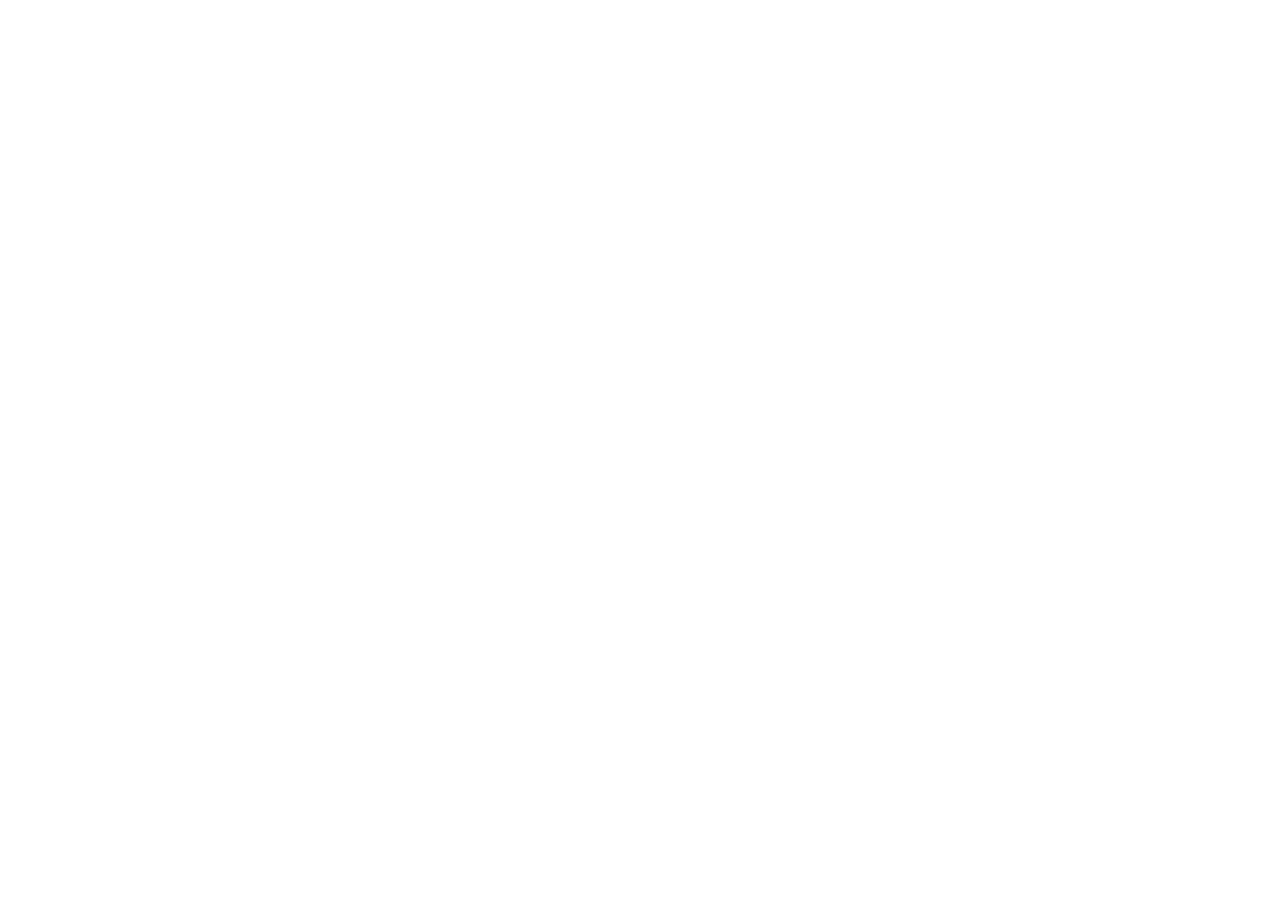
==== index.html @ 69b0edd2 "Core: creando estructura semantica" ====
<!DOCTYPE html>
<html lang="es">
<head>
    <meta charset="UTF-8">
    <meta http-equiv="X-UA-Compatible" content="IE=edge">
    <meta name="viewport" content="width=device-width, initial-scale=1.0">
    <meta name="description" content="Portafolio profesional de Luis Omaña. Administración, análisis de datos y desarrollo de software.">
    <title>Document</title>
</head>
<body>
    <header>
        <!--navbar-->
    </header>
    <main>
        <section>
            <!--hero-->
        </section>

        <section>
            <!--Tres pilares-->
        </section>

        <section>
            <!--Proyectos destacados-->
        </section>

        <section>
            <!--Sobre mi-->
        </section>

        <section>
            <!--Certificaciones-->
        </section>
    </main>
    <footer>
        <!--Contacto-->
    </footer>
</body>
</html>
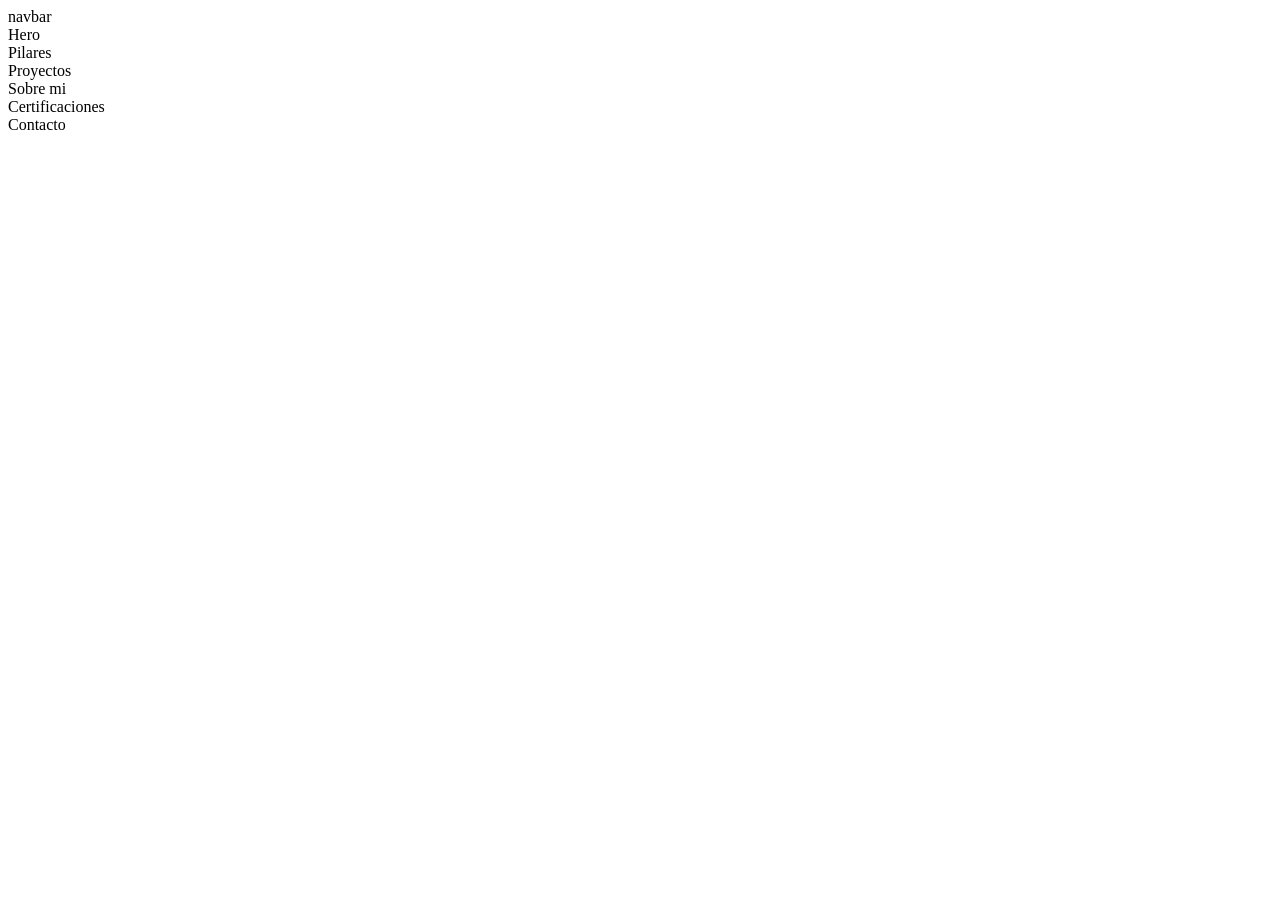
==== commit a8fbff02: "feat: agregada estructura metadata" ====
--- a/index.html
+++ b/index.html
@@ -5,35 +5,39 @@
     <meta http-equiv="X-UA-Compatible" content="IE=edge">
     <meta name="viewport" content="width=device-width, initial-scale=1.0">
     <meta name="description" content="Portafolio profesional de Luis Omaña. Administración, análisis de datos y desarrollo de software.">
-    <title>Document</title>
+    <title>Luis Omaña | Portafolio Profesional</title>
+    <link rel="icon" href="assets/icons/favicon.ico">
+    <link rel="preconnect" href="https://fonts.googleapis.com">
+    <link rel="preconnect" href="https://fonts.gstatic.com" crossorigin>
+    <link href="https://fonts.googleapis.com/css2?family=Inter:wght@400;500;600;700&display=swap" rel="stylesheet">
 </head>
 <body>
     <header>
-        <!--navbar-->
+        navbar
     </header>
     <main>
         <section>
-            <!--hero-->
+            Hero
         </section>
 
         <section>
-            <!--Tres pilares-->
+            Pilares
         </section>
 
         <section>
-            <!--Proyectos destacados-->
+            Proyectos 
         </section>
 
         <section>
-            <!--Sobre mi-->
+            Sobre mi
         </section>
 
         <section>
-            <!--Certificaciones-->
+            Certificaciones
         </section>
     </main>
     <footer>
-        <!--Contacto-->
+        Contacto
     </footer>
 </body>
 </html>
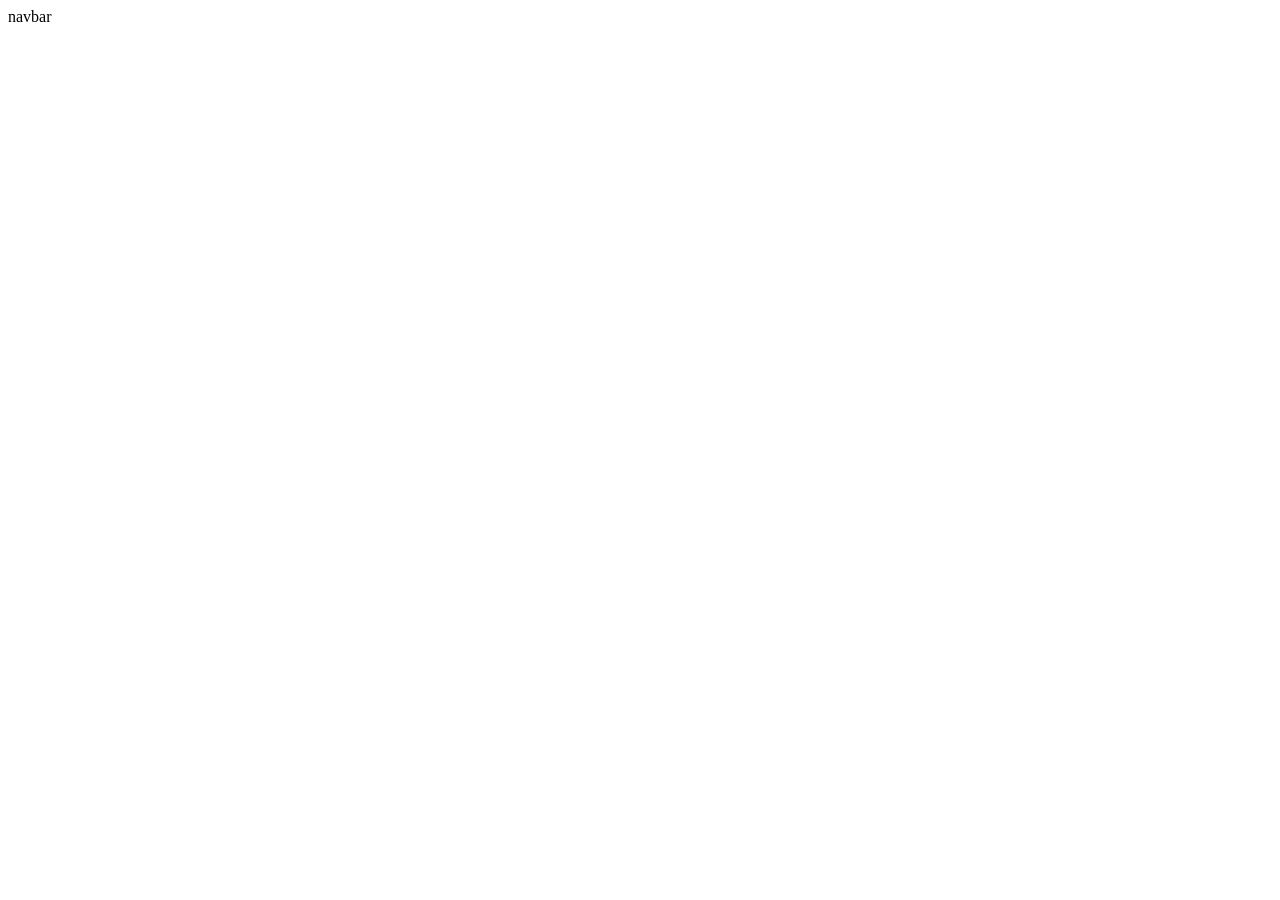
==== commit 88fe06e1: "feat: creado el main page" ====
--- a/index.html
+++ b/index.html
@@ -16,28 +16,28 @@
         navbar
     </header>
     <main>
-        <section>
-            Hero
+        <section id="hero">
+            <!--Presentación principal-->
         </section>
 
-        <section>
-            Pilares
+        <section id="pilares">
+           <!--Desarrollo / Data / Administración-->
         </section>
 
-        <section>
-            Proyectos 
+        <section id="proyectos">
+            <!--Proyectos destacados-->
         </section>
 
-        <section>
-            Sobre mi
+        <section id="sobre-mi">
+            <!--Historia sobre mi-->
         </section>
 
-        <section>
-            Certificaciones
+        <section id="certificados">
+            <!--Cursos y certificados-->
         </section>
     </main>
     <footer>
-        Contacto
+        <!--Contacto-->
     </footer>
 </body>
 </html>
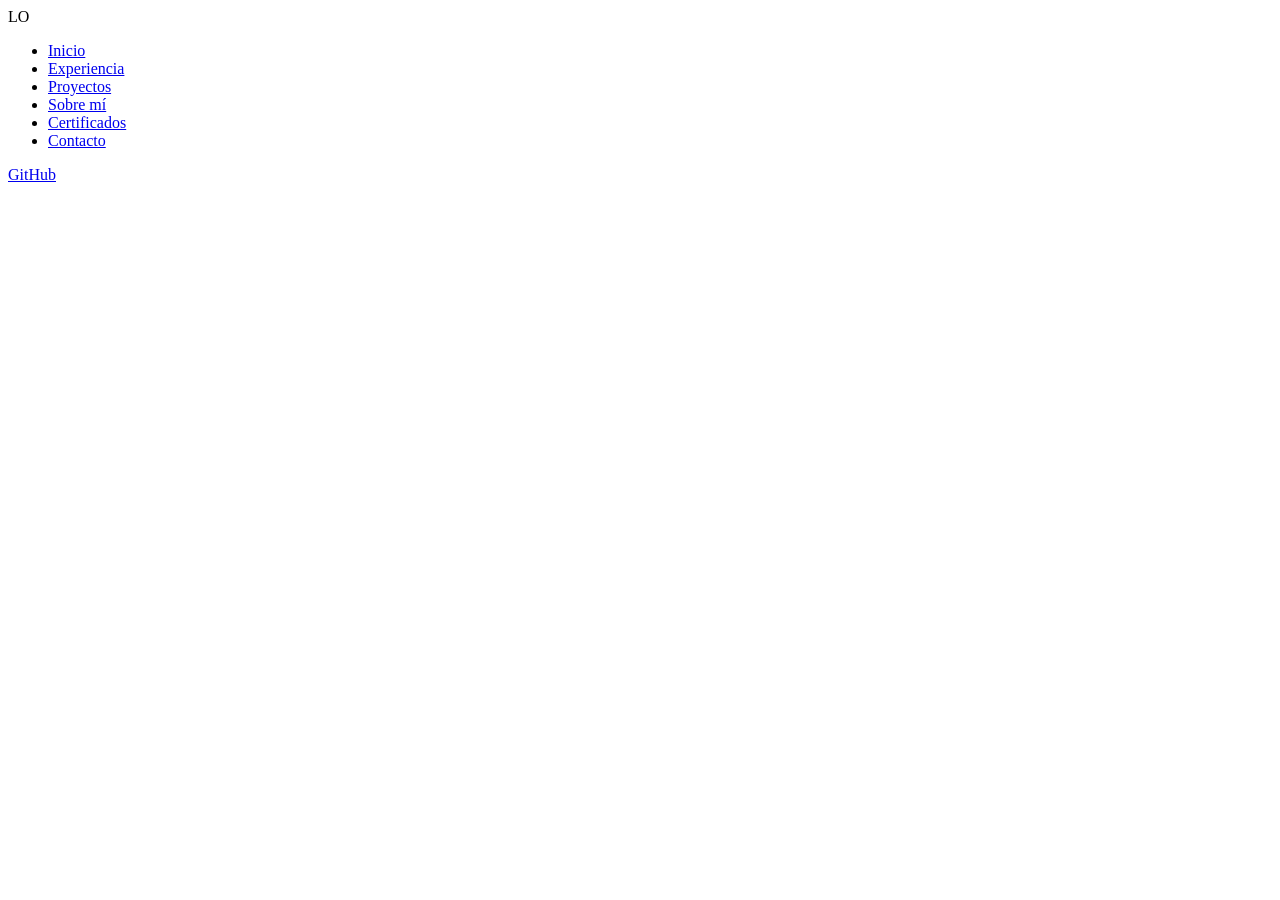
==== commit 9703a847: "feat: creada la estructura de navegación" ====
--- a/index.html
+++ b/index.html
@@ -13,14 +13,34 @@
 </head>
 <body>
     <header>
-        navbar
+        <nav>
+
+            <div class="logo">
+                LO
+            </div>
+
+            <ul class="nav-links">
+                <li><a href="#inicio">Inicio</a></li>
+                <li><a href="#experiencia">Experiencia</a></li>
+                <li><a href="#proyectos">Proyectos</a></li>
+                <li><a href="#sobre-mi">Sobre mí</a></li>
+                <li><a href="#certificados">Certificados</a></li>
+                <li><a href="#contacto">Contacto</a></li>  
+            </ul>
+
+            <div class="social-links">
+                <a href="#" target=""_blank">
+                    GitHub
+                </a>
+            </div>
+        </nav>
     </header>
-    <main>
+    <main id="inicio">
         <section id="hero">
             <!--Presentación principal-->
         </section>
 
-        <section id="pilares">
+        <section id="experiencia">
            <!--Desarrollo / Data / Administración-->
         </section>
 
@@ -36,7 +56,7 @@
             <!--Cursos y certificados-->
         </section>
     </main>
-    <footer>
+    <footer id="contacto">
         <!--Contacto-->
     </footer>
 </body>
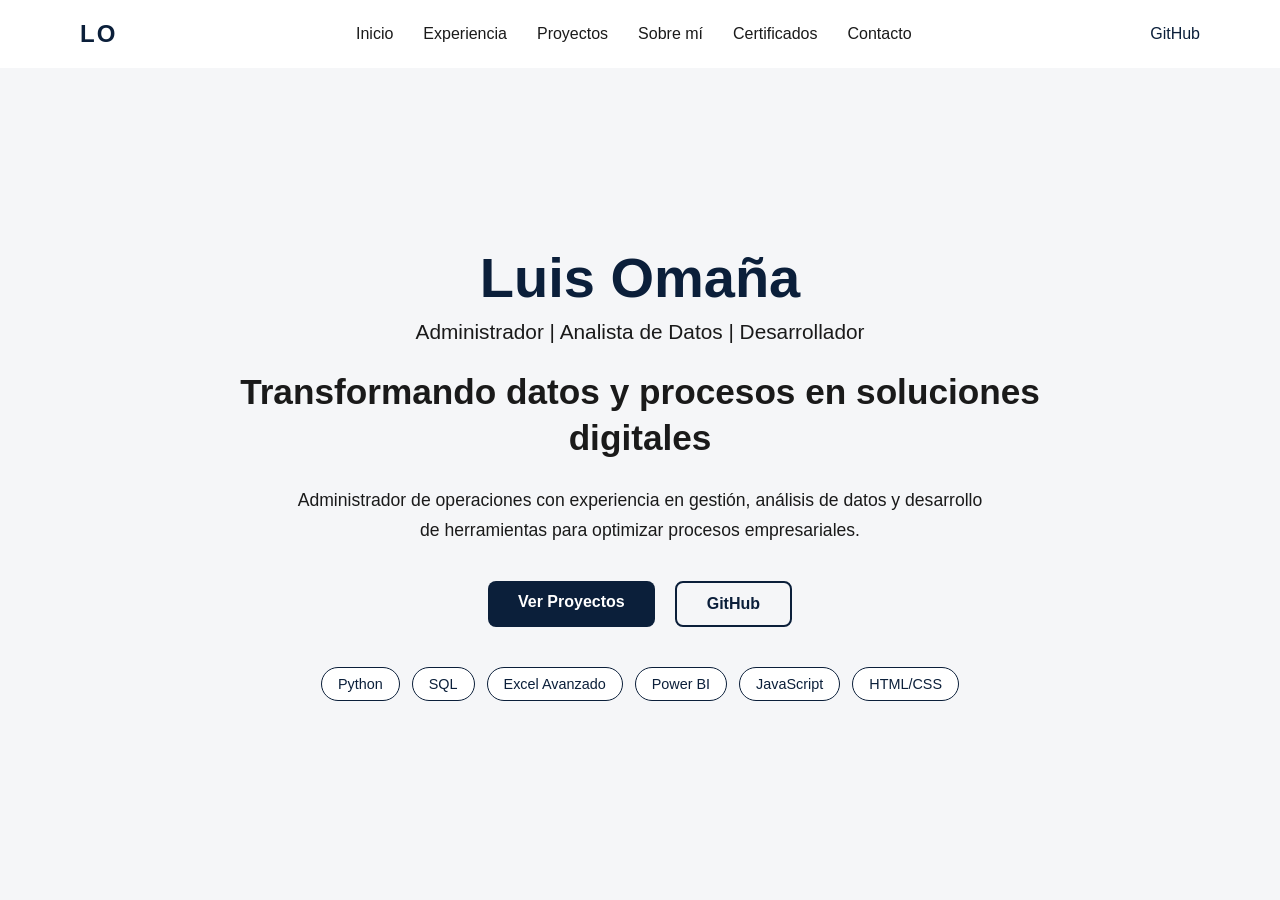
==== commit 8c467fce: "version 0.1" ====
--- a/index.html
+++ b/index.html
@@ -10,6 +10,9 @@
     <link rel="preconnect" href="https://fonts.googleapis.com">
     <link rel="preconnect" href="https://fonts.gstatic.com" crossorigin>
     <link href="https://fonts.googleapis.com/css2?family=Inter:wght@400;500;600;700&display=swap" rel="stylesheet">
+    <link rel="stylesheet" href="assets/css/main.css">
+    <link rel="stylesheet" href="assets/css/variables.css">
+    <link rel="stylesheet" href="assets/css/navbar.css">
 </head>
 <body>
     <header>
@@ -29,15 +32,35 @@
             </ul>
 
             <div class="social-links">
-                <a href="#" target=""_blank">
+                <a href="https://github.com/Luiseoma" target="_blank">
                     GitHub
                 </a>
             </div>
+            <button class="menu-toggle" aria-label="Abrir menú">
+                ☰
+            </button>
         </nav>
     </header>
     <main id="inicio">
         <section id="hero">
-            <!--Presentación principal-->
+            <div class="hero-content">
+                <h1>Luis Omaña</h1>
+                <h2>Administrador | Analista de Datos | Desarrollador</h2>
+                <h3>Transformando datos y procesos en soluciones digitales</h3>
+                <p>Administrador de operaciones con experiencia en gestión, análisis de datos y desarrollo de herramientas para optimizar procesos empresariales.</p>
+                <div class="hero-buttons">
+                    <a href="#proyectos" class="btn">Ver Proyectos</a>
+                    <a href="https://github.com/Luiseoma" target="_blank" class="btn-secondary">GitHub</a>
+                </div>
+                <div class="technologies">
+                        <span>Python</span>
+                        <span>SQL</span>
+                        <span>Excel Avanzado</span>
+                        <span>Power BI</span>
+                        <span>JavaScript</span>
+                        <span>HTML/CSS</span>
+                </div>
+            </div>
         </section>
 
         <section id="experiencia">
@@ -59,5 +82,6 @@
     <footer id="contacto">
         <!--Contacto-->
     </footer>
+    <script src="assets/js/main.js"></script>
 </body>
 </html>
--- a/assets/css/main.css
+++ b/assets/css/main.css
@@ -0,0 +1,147 @@
+* {
+    margin: 0;
+    padding: 0;
+    box-sizing: border-box;
+}
+
+body{
+    font-family: "Inter", sans-serif;
+    background-color: var(--color-background);
+    color: var(--color-text);
+}
+
+/* Hero Section */
+#hero{
+    min-height: 90vh;
+    display: flex;
+    align-items: center;
+    justify-content: center;
+    padding: 80px 10%;
+    background-color: var(--color-background);
+}
+
+.hero-content{
+    max-width: 900px;
+    text-align: center;
+}
+
+/* Nombre */
+
+.hero-content h1{
+    font-size: 3.5rem;
+    color: var(--color-primary);
+    margin-bottom: 10px;
+}
+
+/* Rol profesional */
+
+.hero-content h2{
+    font-size: 1.3rem;
+    font-weight: 500;
+    color: var(--color-text);
+    margin-bottom: 25px;
+}
+
+/* propuesta de valor */
+.hero-content h3{
+    font-size: 2.2rem;
+    line-height: 1.3;
+    color: var(--color-text);
+    margin-bottom: 25px;
+}
+
+/* Descripción */
+.hero-content p{
+    font-size: 1.1rem;
+    line-height: 1.7;
+    color: var(--color-text);
+    max-width: 700px;
+    margin: 0 auto 35px;
+}
+
+/* Hero buttons */
+.hero-buttons{
+    display: flex;
+    justify-content: center;
+    gap: 20px;
+    margin-bottom: 40px;
+}
+
+.btn,
+.btn-secondary{
+    padding: 12px 30px;
+    border-radius: 8px;
+    text-decoration: none;
+    font-size: 1rem;
+    font-weight: 600;
+    transition: all 0.3s ease;
+}
+
+/* boton principal */
+.btn{
+    background-color: var(--color-primary);
+    color: var(--color-white);
+}
+
+.btn:hover{
+    transform: translateY(-3px);
+}
+
+/* boton secundario */
+.btn-secondary{
+    border: 2px solid var(--color-primary);
+    color: var(--color-primary);
+}
+
+.btn-secondary:hover{
+    background-color: var(--color-primary);
+    color: var(--color-white);
+    transform: translateY(-3px);
+}
+
+/* tecnologias */
+.technologies{
+    display: flex;
+    justify-content: center;
+    gap: 12px;
+    flex-wrap: wrap;
+}
+
+.technologies span{
+    background-color: var(--color-white);
+    color: var(--color-primary);
+    border: 1px solid var(--color-primary);
+    padding: 8px 16px;
+    border-radius: 20px;
+    font-size: 0.9rem;
+}
+
+/* responsive hero */
+@media (max-width: 768px){
+    #hero{
+        padding: 60px 5%;
+    }
+    .hero-content h1{
+        font-size: 2.5rem;
+    }
+    .hero-content h2{
+        font-size: 1.1rem;
+    }
+    .hero-content h3{
+        font-size: 1.7rem;
+    }
+    .hero-content p{
+        font-size: 1rem;
+        line-height: 1.6;
+    }
+    .hero-buttons{
+        flex-direction: column;
+        align-items: center;
+    }
+    .btn,
+    .btn-secondary{
+        width: 100%;
+        max-width: 300px;
+        text-align: center;
+    }
+}
--- a/assets/css/variables.css
+++ b/assets/css/variables.css
@@ -0,0 +1,6 @@
+:root{
+    --color-primary: #0B1F3A;
+    --color-background: #F5F6F8;
+    --color-text: #1A1A1A;
+    --color-white: #FFFFFF;
+}
--- a/assets/css/navbar.css
+++ b/assets/css/navbar.css
@@ -0,0 +1,85 @@
+header{
+    background-color: var(--color-white);
+    position: relative;
+}
+
+nav {
+    max-width: 1200px;
+    margin: 0 auto;
+    display: flex;
+    justify-content: space-between;
+    align-items: center;
+    padding: 20px 40px;
+}
+
+.nav-links{
+    display: flex;
+    gap: 30px;
+    list-style: none;
+}
+
+.nav-links a{
+    text-decoration:none;
+    color: var(--color-text);
+    font-weight: 500;
+}
+
+.nav-links a:hover{
+    color: var(--color-primary);
+}
+
+.logo{
+    font-size: 1.5rem;
+    font-weight: 700;
+    color: var(--color-primary);
+    letter-spacing: 2px;
+}
+
+.social-links a{
+    text-decoration: none;
+    color: var(--color-primary);
+    font-weight: 500;
+}
+
+.menu-toggle{
+    display: none;
+    background: none;
+    border: none;
+    font-size: 1.8rem;
+    color: var(--color-primary);
+    cursor: pointer;
+}
+
+/* Navbar responsive */
+@media (max-width: 768px){
+    nav{
+        padding: 20px;
+    }
+    .menu-toggle{
+        display: block;
+    }
+    .nav-links {
+    position: absolute;
+    top: 80px;
+    left: 0;
+    width: 100%;
+    background-color: var(--color-white);
+    flex-direction: column;
+    align-items: center;
+    gap: 20px;
+    padding: 30px 0;
+    opacity: 0;
+    visibility: hidden;
+    transform: translateY(-20px);
+    transition: all 0.3s ease;
+    z-index: 10;
+    }
+    .nav-links.active {
+        opacity: 1;
+        visibility: visible;
+        transform: translateY(0);
+    }
+    .social-links {
+        display: none;
+    }
+}
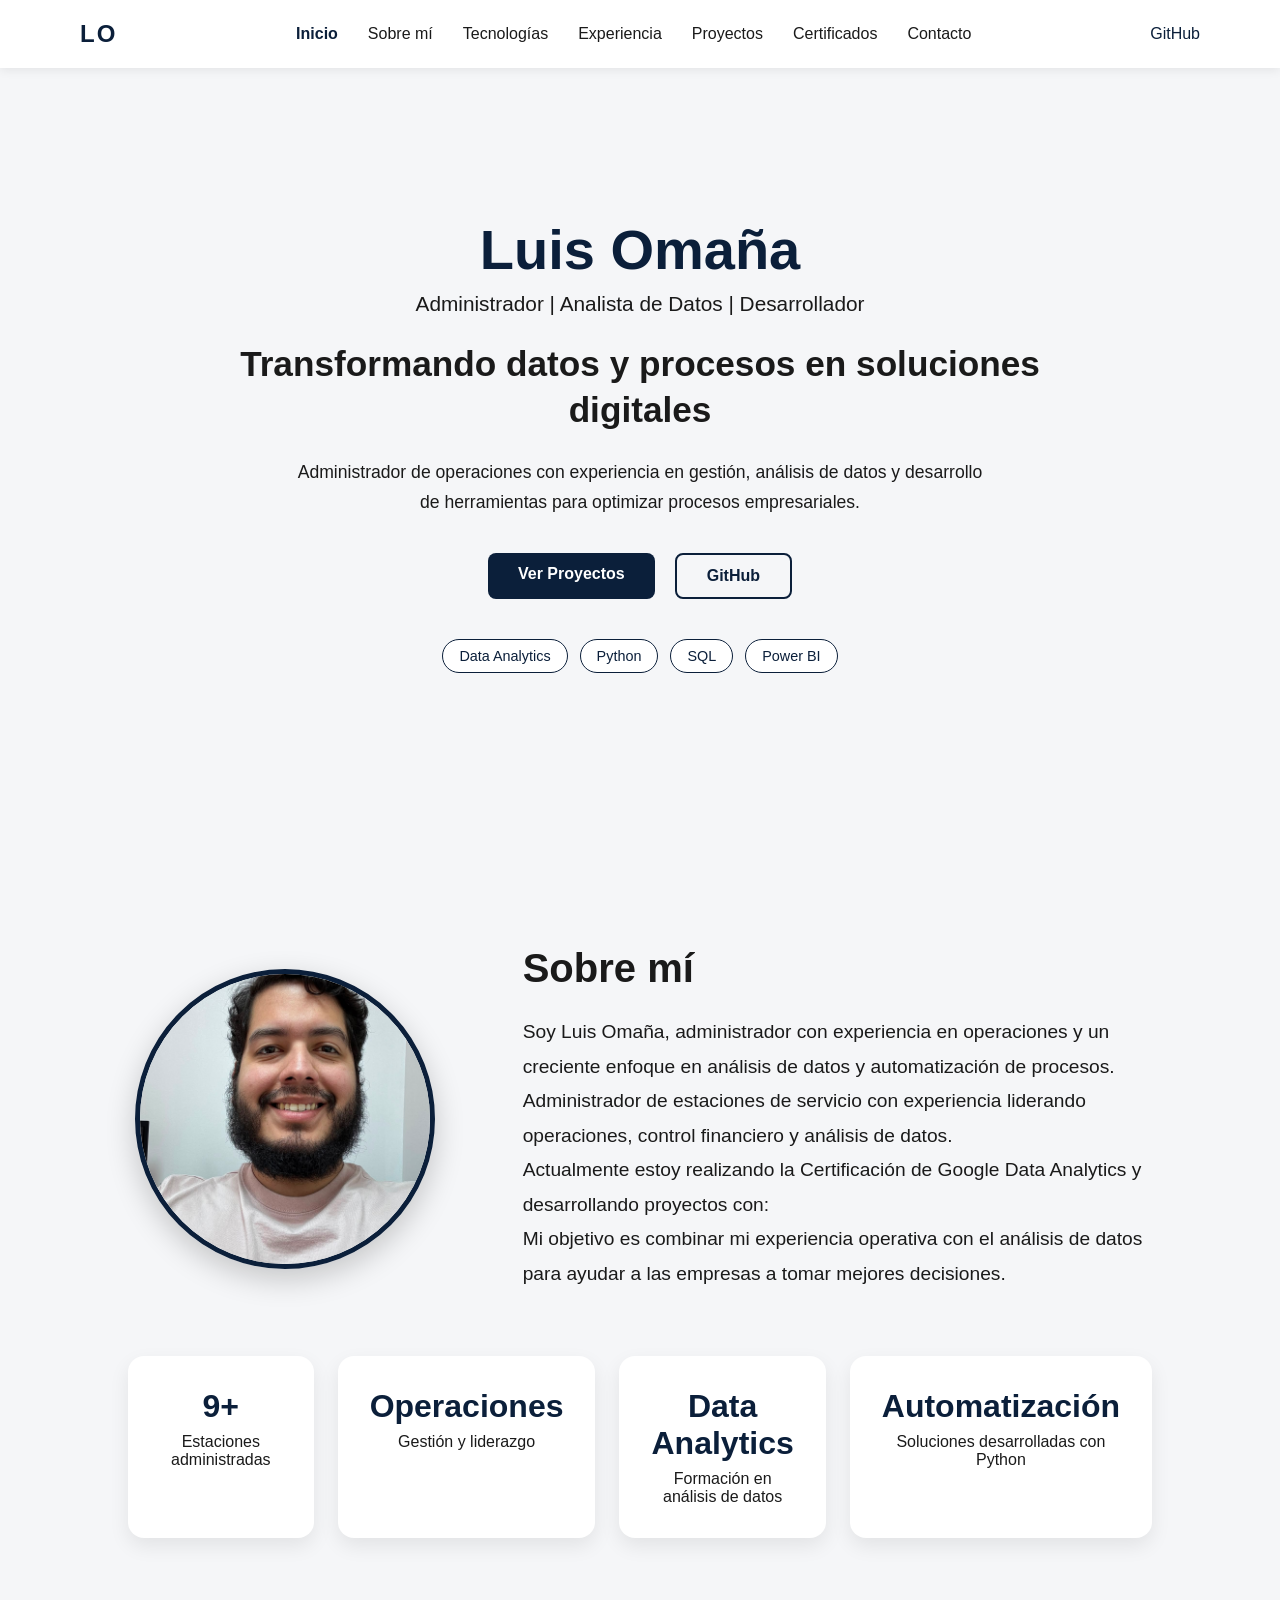
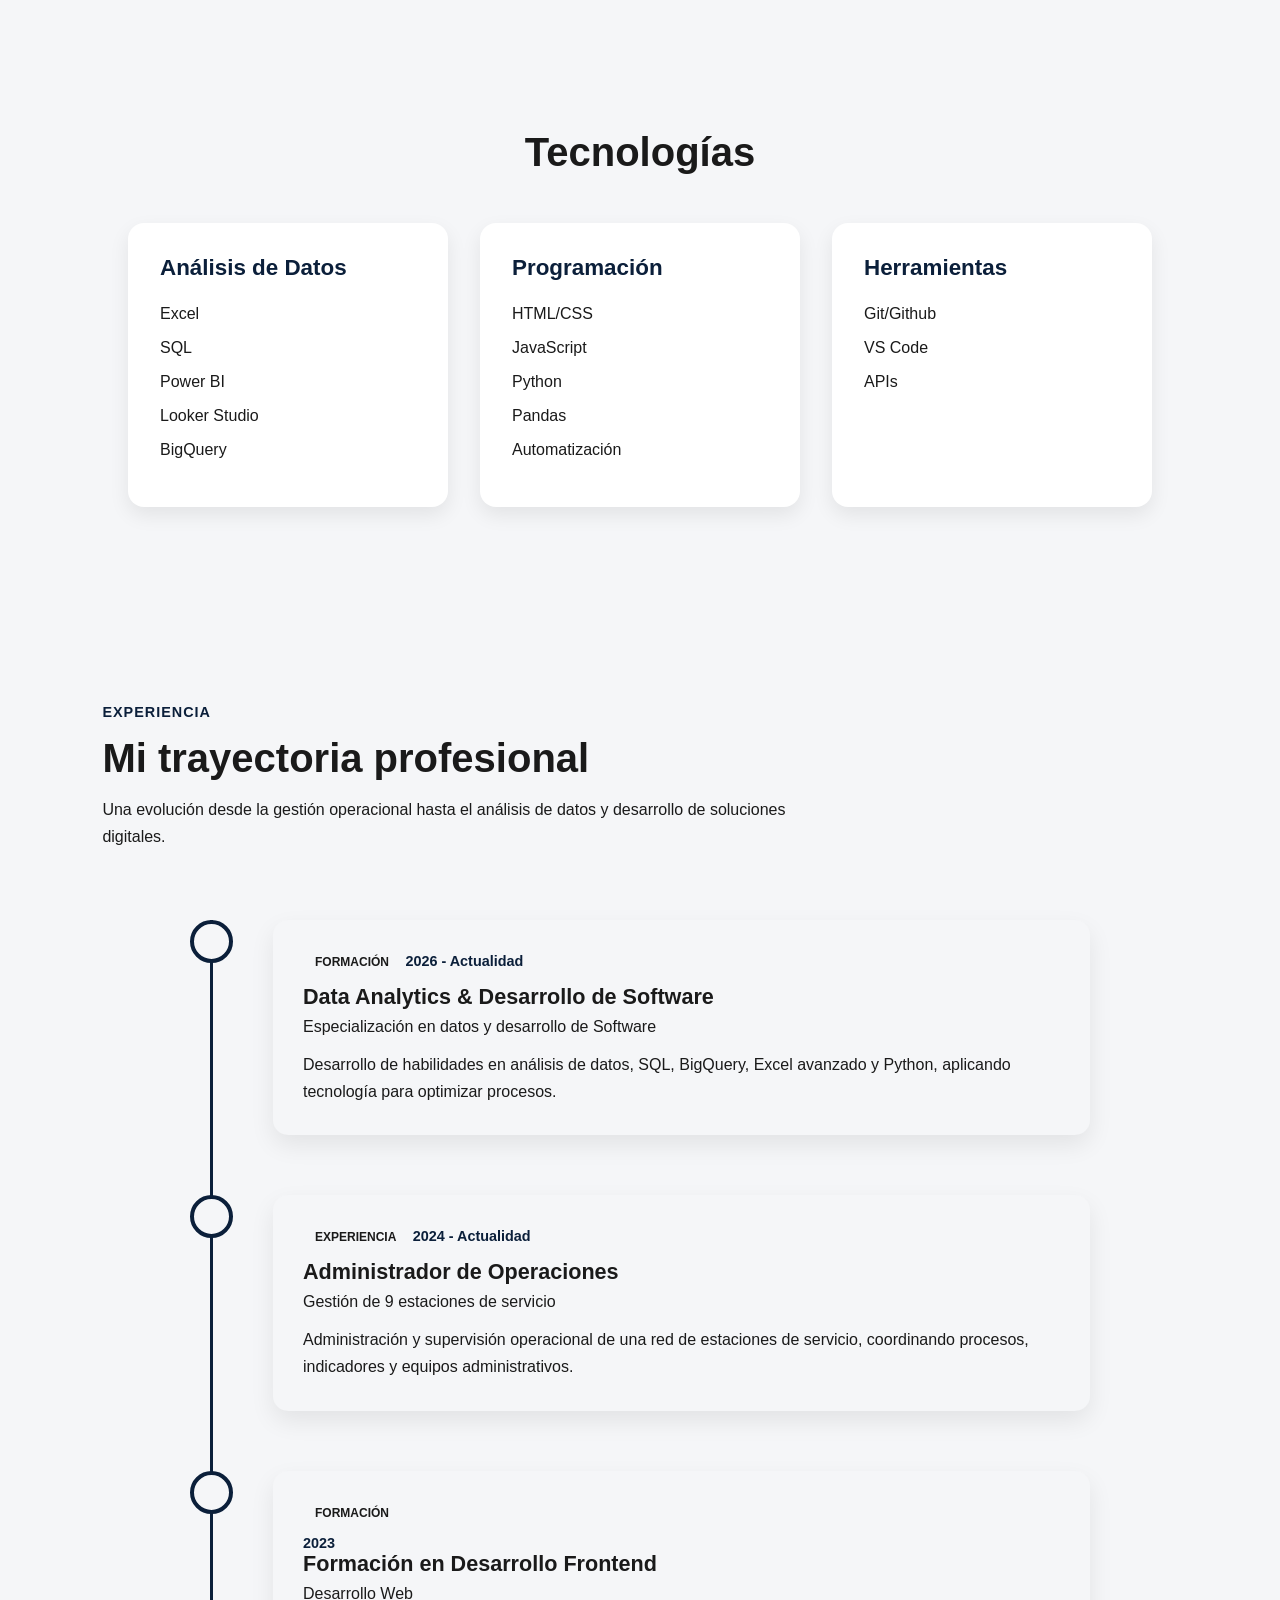
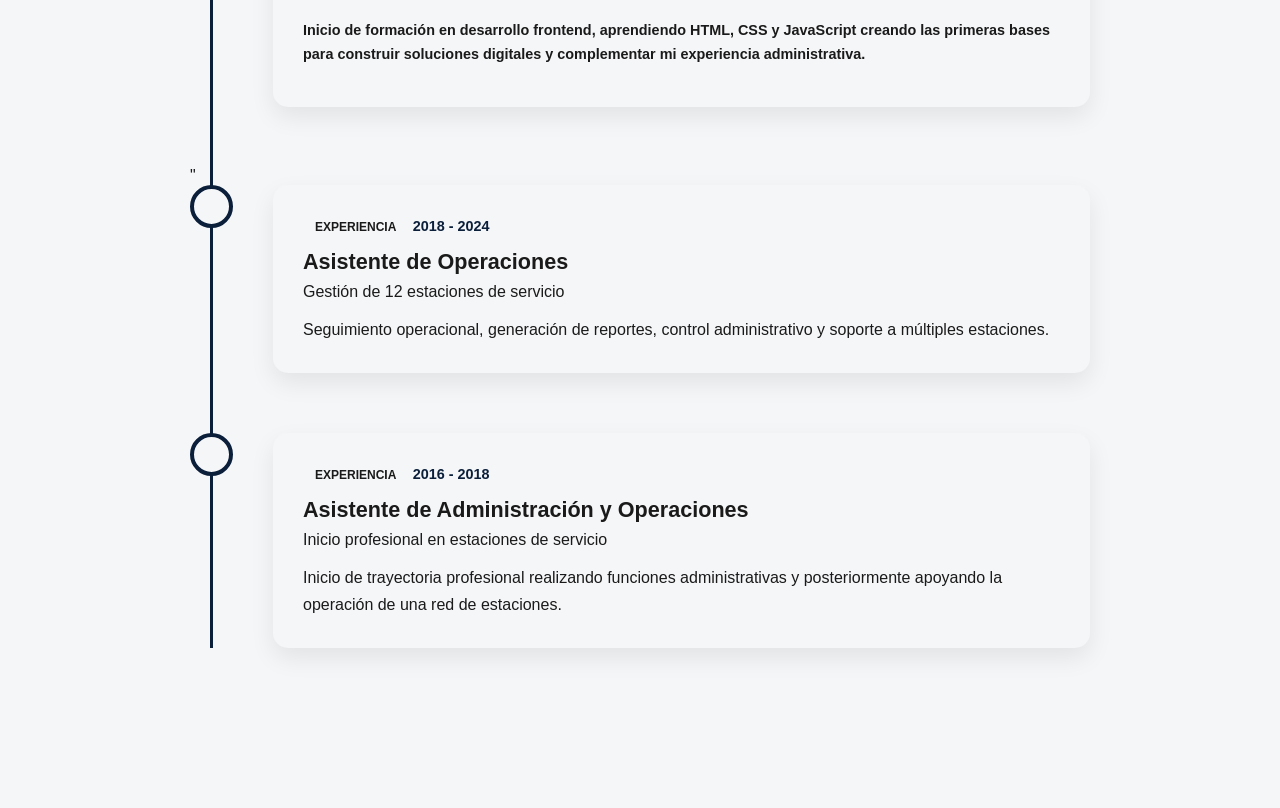
==== commit bd2994a2: "muchos avances" ====
--- a/index.html
+++ b/index.html
@@ -13,6 +13,10 @@
     <link rel="stylesheet" href="assets/css/main.css">
     <link rel="stylesheet" href="assets/css/variables.css">
     <link rel="stylesheet" href="assets/css/navbar.css">
+    <link rel="stylesheet" href="assets/css/about.css">
+    <link rel="stylesheet" href="assets/css/animation.css">
+    <link rel="stylesheet" href="assets/css/technologies.css">
+    <link rel="stylesheet" href="assets/css/experience.css">
 </head>
 <body>
     <header>
@@ -23,10 +27,11 @@
             </div>
 
             <ul class="nav-links">
-                <li><a href="#inicio">Inicio</a></li>
+                <li><a href="#hero">Inicio</a></li>
+                <li><a href="#sobre-mi">Sobre mí</a></li>
+                <li><a href="#tecnologias">Tecnologías</a></li>
                 <li><a href="#experiencia">Experiencia</a></li>
                 <li><a href="#proyectos">Proyectos</a></li>
-                <li><a href="#sobre-mi">Sobre mí</a></li>
                 <li><a href="#certificados">Certificados</a></li>
                 <li><a href="#contacto">Contacto</a></li>  
             </ul>
@@ -53,32 +58,230 @@
                     <a href="https://github.com/Luiseoma" target="_blank" class="btn-secondary">GitHub</a>
                 </div>
                 <div class="technologies">
+                        <span>Data Analytics</span>
                         <span>Python</span>
                         <span>SQL</span>
-                        <span>Excel Avanzado</span>
                         <span>Power BI</span>
-                        <span>JavaScript</span>
-                        <span>HTML/CSS</span>
-                </div>
-            </div>
-        </section>
-
-        <section id="experiencia">
-           <!--Desarrollo / Data / Administración-->
-        </section>
-
+                </div>
+            </div>
+        </section>
+        <section id="sobre-mi">
+            <div class="about-container">
+                <div class="about-image slide-left">
+                    <img src="assets/img/Foto_perfil.jpeg" alt="Foto de Luis Omaña" class="profile-image">
+                </div>
+                <div class="about-content slide-right">
+                    <h2>Sobre mí</h2>
+                    <p>Soy Luis Omaña, administrador con experiencia en operaciones y un creciente enfoque en análisis de datos y automatización de procesos.</p>
+
+                    <p>
+                        Administrador de estaciones de servicio con
+                        experiencia liderando operaciones, control financiero
+                        y análisis de datos.
+                    </p>
+
+                    <p>
+                        Actualmente estoy realizando la Certificación de
+                        Google Data Analytics y desarrollando proyectos con:
+                    </p>
+
+                    <p>
+                        Mi objetivo es combinar mi experiencia operativa
+                        con el análisis de datos para ayudar a las empresas
+                        a tomar mejores decisiones.
+                    </p>
+                </div>
+            </div>
+                <div class="about-stats">
+                    <div class="stat-card slide-up">
+                        <h3>9+</h3>
+                        <p>Estaciones administradas</p>
+                    </div>
+                    <div class="stat-card slide-up">
+                        <h3>Operaciones</h3>
+                        <p>Gestión y liderazgo</p>
+                    </div>
+                    <div class="stat-card slide-up">
+                        <h3>Data Analytics</h3>
+                        <p>Formación en análisis de datos</p>
+                    </div>
+                    <div class="stat-card slide-up">
+                        <h3>Automatización</h3>
+                        <p>Soluciones desarrolladas con Python</p>
+                    </div>
+                </div>
+        </section>
+        <section id="tecnologias">   
+            <div class="tech-container">
+                <h2>Tecnologías</h2>           
+                <div class="tech-grid">
+                    <div class="tech-card slide-up">
+                        <h3>Análisis de Datos</h3>
+                        <ul>
+                            <li>Excel</li>
+                            <li>SQL</li>
+                            <li>Power BI</li>
+                            <li>Looker Studio</li>
+                            <li>BigQuery</li>
+                        </ul>
+                    </div>               
+                    <div class="tech-card slide-up">                    
+                        <h3>Programación</h3>                   
+                        <ul>
+                            <li>HTML/CSS</li>
+                            <li>JavaScript</li>
+                            <li>Python</li>
+                            <li>Pandas</li>
+                            <li>Automatización</li>
+                        </ul>                    
+                    </div>                              
+                    <div class="tech-card slide-up">                    
+                        <h3>Herramientas</h3>                   
+                        <ul>
+                            <li>Git/Github</li>
+                            <li>VS Code</li>
+                            <li>APIs</li>
+                        </ul>                    
+                    </div>                              
+                </div>           
+            </div>        
+        </section>
+        <section id="experiencia" class="experiencia-section">        
+            <div class="section-header">
+                <span class="section-tag">Experiencia</span>
+                <h2>Mi trayectoria profesional</h2>
+                <p>
+                    Una evolución desde la gestión operacional hasta el análisis de datos
+                    y desarrollo de soluciones digitales.
+                </p>
+            </div>
+            <div class="timeline">
+            <!-- Experience Item -->
+            <div class="timeline-item">
+                <div class="timeline-dot"></div>
+                <div class="timeline-content">
+                    <span class="timeline-type">
+                        Formación
+                    </span>
+                    <span class="timeline-date">
+                        2026 - Actualidad
+                    </span>
+                    <h3>
+                        Data Analytics & Desarrollo de Software
+                    </h3>
+                    <h4>
+                        Especialización en datos y desarrollo de Software
+                    </h4>
+                    <p>
+                        Desarrollo de habilidades en análisis de datos,
+                        SQL, BigQuery, Excel avanzado y Python,
+                        aplicando tecnología para optimizar procesos.
+                    </p>
+                </div>
+            </div>
+            <!-- Experience Item -->
+            <div class="timeline-item">
+                <div class="timeline-dot"></div>
+                <div class="timeline-content">
+                    <span class="timeline-type">
+                        Experiencia
+                    </span>
+                    <span class="timeline-date">
+                        2024 - Actualidad
+                    </span>
+                    <h3>
+                        Administrador de Operaciones
+                    </h3>
+                    <h4>
+                        Gestión de 9 estaciones de servicio
+                    </h4>
+                    <p>
+                        Administración y supervisión operacional de una red
+                        de estaciones de servicio, coordinando procesos,
+                        indicadores y equipos administrativos.
+                    </p>
+                </div>
+            </div>
+            <!--Experience Item-->
+            <div class="timeline-item">
+                <div class="timeline-dot"></div>
+                <div class="timeline-content">
+                    <span class="timeline-type">
+                        Formación
+                    </span>
+                    <span class="timeline-date">
+                        2023
+                    <h3>
+                        Formación en Desarrollo Frontend
+                    </h3>
+                    <h4>
+                        Desarrollo Web
+                    </h4>
+                    <p>
+                        Inicio de formación en desarrollo frontend, aprendiendo
+                        HTML, CSS y JavaScript creando las primeras bases 
+                        para construir soluciones digitales y complementar mi experiencia administrativa.
+                    </p>
+                </div>
+            </div>"
+            <!-- Experience Item -->
+            <div class="timeline-item">
+                <div class="timeline-dot"></div>
+                <div class="timeline-content">
+                    <span class="timeline-type">
+                        Experiencia
+                    </span>
+                    <span class="timeline-date">
+                        2018 - 2024
+                    </span>
+                    <h3>
+                        Asistente de Operaciones
+                    </h3>
+                    <h4>
+                        Gestión de 12 estaciones de servicio
+                    </h4>
+                    <p>
+                        Seguimiento operacional, generación de reportes,
+                        control administrativo y soporte a múltiples
+                        estaciones.
+                    </p>
+                </div>
+            </div>
+            <!-- Experience Item -->
+            <div class="timeline-item">
+                <div class="timeline-dot"></div>
+                    <div class="timeline-content">
+                        <span class="timeline-type">
+                            Experiencia
+                        </span>
+                        <span class="timeline-date">
+                            2016 - 2018
+                        </span>                 
+                        <h3>
+                            Asistente de Administración y Operaciones
+                        </h3>                 
+                        <h4>
+                            Inicio profesional en estaciones de servicio
+                        </h4>                   
+                        <p>
+                            Inicio de trayectoria profesional realizando
+                            funciones administrativas y posteriormente
+                            apoyando la operación de una red de estaciones.
+                        </p>
+                    </div>
+                </div>
+            </div>
+        </section>
         <section id="proyectos">
             <!--Proyectos destacados-->
         </section>
-
-        <section id="sobre-mi">
-            <!--Historia sobre mi-->
-        </section>
-
         <section id="certificados">
             <!--Cursos y certificados-->
         </section>
     </main>
+    <a href="#hero" class="scroll-top" id="scrollTop">
+        ↑
+    </a>
     <footer id="contacto">
         <!--Contacto-->
     </footer>
--- a/assets/css/main.css
+++ b/assets/css/main.css
@@ -2,6 +2,10 @@
     margin: 0;
     padding: 0;
     box-sizing: border-box;
+}
+
+main{
+    padding-top: 40px;
 }
 
 body{
@@ -99,6 +103,38 @@
     transform: translateY(-3px);
 }
 
+.scroll-top{
+    position:fixed;
+    bottom: 30px;
+    right:30px;
+    width: 50px;
+    height: 50px;
+    display: flex;
+    justify-content: center;
+    align-items: center;
+    border-radius: 50%;
+    background-color: var(--color-primary);
+    color: var(--color-white);
+    text-decoration: none;
+    font-size: 1.5rem;
+    font-weight: bold;
+    opacity: 0;
+    visibility: hidden;
+    transform: translateY(20px);
+    transition: all 0.3s ease;
+    z-index: 999;
+}
+
+.scroll-top.show{
+    opacity: 1;
+    visibility: visible;
+    transform: translateY(0);
+}
+
+.scroll-top:hover{
+    transform: translateY(-3px);
+}
+
 /* tecnologias */
 .technologies{
     display: flex;
@@ -119,7 +155,7 @@
 /* responsive hero */
 @media (max-width: 768px){
     #hero{
-        padding: 60px 5%;
+        padding: 80px 5%;
     }
     .hero-content h1{
         font-size: 2.5rem;
--- a/assets/css/variables.css
+++ b/assets/css/variables.css
@@ -4,3 +4,7 @@
     --color-text: #1A1A1A;
     --color-white: #FFFFFF;
 }
+
+html{
+    scroll-behavior: smooth;
+}
--- a/assets/css/navbar.css
+++ b/assets/css/navbar.css
@@ -1,6 +1,11 @@
 header{
     background-color: var(--color-white);
-    position: relative;
+    position: fixed;
+    top: 0;
+    left: 0;
+    width: 100%;
+    z-index: 1000;
+    box-shadow: 0 2px 10px rgba(0, 0, 0, .08);
 }
 
 nav {
@@ -28,6 +33,10 @@
     color: var(--color-primary);
 }
 
+.nav-links a.active{
+    color: var(--color-primary);
+    font-weight: 700;
+}
 .logo{
     font-size: 1.5rem;
     font-weight: 700;
@@ -59,7 +68,7 @@
         display: block;
     }
     .nav-links {
-    position: absolute;
+    position: fixed;
     top: 80px;
     left: 0;
     width: 100%;
--- a/assets/css/about.css
+++ b/assets/css/about.css
@@ -0,0 +1,118 @@
+#sobre-mi{
+    padding: 6rem 10%;
+    background-color: var(--color-background);
+}
+
+.about-container{
+    display: flex;
+    align-items: center;
+    justify-content: space-between;
+    gap: 5rem;
+    margin-bottom: 4rem;
+}
+
+.about-image{
+    flex: 1;
+    display: flex;
+    justify-content: center;
+}
+
+.profile-image{
+    width: 300px;
+    height: 300px;
+    border-radius: 50%;
+    object-fit: cover;
+    border: 5px solid var(--color-primary);
+    box-shadow: 0 10px 30px rgba(0, 0, 0, .2);
+    transition: .3s;
+}
+
+.profile-image:hover{
+    transform: scale(1.05);
+}
+
+.about-content{
+    flex: 2;
+}
+
+.about-content h2{
+    font-size: 2.5rem;
+    margin-bottom: 1.5rem;
+}
+
+.about-content p{
+    font-size: 1.2rem;
+    line-height: 1.8;
+    color: var(--color-text);
+}
+
+.skills-list{
+    list-style: none;
+    display: grid;
+    grid-template-columns: repeat(2, 1fr);
+    gap: .8rem;
+    margin: 2rem 0;
+}
+
+.skills-list li{
+    font-weight: 600;
+    display: flex;
+    align-items: center;
+    gap: .5rem;
+}
+
+.skills-list li::before{
+    content: "✓";
+    color: var(--color-primary);
+    font-weight: bold;
+}
+
+.about-stats{
+    display: grid;
+    grid-template-columns: repeat(4, 1fr);
+    gap: 1.5rem;
+}
+
+.stat-card{
+    background-color: var(--color-white);
+    padding: 2rem;
+    border-radius: 16px;
+    box-shadow: 0 8px 20px rgba(0, 0, 0, .08);
+    text-align: center;
+    transition: .3s;
+}
+
+.stat-card:hover{
+    transform: translateY(-8px);
+}
+
+.stat-card h3{
+    font-size: 2rem;
+    color: var(--color-primary);
+    margin-bottom: .5rem;
+}
+
+.stat-card p{
+    color: var(--color-text);
+}
+
+/* Responsive */
+@media(max-width: 768px){
+    .about-container{
+        flex-direction: column;
+        text-align: center;
+    }
+    
+    .skills-list{
+        grid-template-columns: 1fr;
+    }
+
+    .about-stats{
+        grid-template-columns: 1fr;
+    }
+
+    .profile-image{
+        width: 220px;
+        height: 220px;
+    }
+}
--- a/assets/css/animation.css
+++ b/assets/css/animation.css
@@ -0,0 +1,45 @@
+/* animaciones de entrada */ 
+
+.fade-in,
+.slide-left,
+.slide-right,
+.slide-up{
+    opacity: 0;
+    transition: all 0.8s ease;
+}
+
+/* posiciones iniciales */
+.slide-left{
+    transform: translateX(-50px);
+}
+
+.slide-right{
+    transform: translateX(50px);
+}
+
+.slide-up{
+    transform: translateY(50px);
+}
+
+/* estado visible */ 
+
+.show-animation{
+    opacity: 1;
+    transform: translate(0);
+}
+
+.stat-card:nth-child(1){
+    transition-delay: .1s;
+}
+
+.stat-card:nth-child(2){
+    transition-delay: .2s;
+}
+
+.stat-card:nth-child(3){
+    transition-delay: .3s;
+}
+
+.stat-card:nth-child(4){
+    transition-delay: .4s;
+}
--- a/assets/css/technologies.css
+++ b/assets/css/technologies.css
@@ -0,0 +1,67 @@
+#tecnologias{
+    padding: 6rem 10%;
+    background-color: var(--color-background);
+}
+
+.tech-container{
+    max-width: 1200px;
+    margin: 0 auto;
+}
+
+.tech-container h2{
+    text-align: center;
+    font-size: 2.5rem;
+    margin-bottom: 3rem;
+}
+
+.tech-grid{
+    display: grid;
+    grid-template-columns: repeat(3, 1fr);
+    gap: 2rem;
+}
+
+.tech-card{
+    background-color: var(--color-white);
+    padding: 2rem;
+    border-radius: 16px;
+    box-shadow: 0 8px 20px rgba(0, 0, 0, .08);
+    transition: .3s;
+}
+
+.tech-card:hover{
+    transform: translateY(-8px);
+}
+
+.tech-card h3{
+    font-size: 1.4rem;
+    color: var(--color-primary);
+    margin-bottom: 1.5rem;
+}
+
+.tech-card ul{
+    list-style: none;
+    padding: 0;
+}
+
+.tech-card li{
+    font-weight: 500;
+    margin-bottom: 1rem;
+}
+
+/* Responsive */
+@media(max-width:768px){
+
+    .tech-grid{
+
+        grid-template-columns:1fr;
+
+    }
+
+
+    .tech-container h2{
+
+        font-size:2rem;
+
+    }
+
+}
--- a/assets/css/experience.css
+++ b/assets/css/experience.css
@@ -0,0 +1,183 @@
+#experiencia{
+    padding: 100px 8%;
+}
+
+/*header section*/
+.experiencia-section .section-header{
+    max-width: 700px;
+    margin-bottom: 70px;
+}
+
+.experiencia-section .section-tag{
+    color: var(--color-primary);
+    font-weight: 600;
+    font-size: 0.9rem;
+    text-transform: uppercase;
+    letter-spacing: 1px;
+}
+
+.experiencia-section h2{
+    font-size: 2.5rem;
+    margin: 15px 0;
+    color: var(--color-text);
+}
+
+.experiencia-section .section-header p{
+    line-height: 1.7;
+    color: var(--color-text);
+}
+
+/*Timeline section*/
+
+.timeline{
+    position: relative;
+    max-width: 900px;
+    margin: auto;
+}
+
+.timeline-type {
+
+    display: inline-block;
+
+    font-size: 0.75rem;
+
+    font-weight: 700;
+
+    text-transform: uppercase;
+
+    margin-bottom: 10px;
+
+    padding: 5px 12px;
+
+    border-radius: 20px;
+
+}
+
+.timeline-item.experiencia.section .timeline-type {
+
+    color: var(--primary-color);
+
+}
+/*linea vertical*/
+
+.timeline::before{
+    content:"";
+    position: absolute;
+    left: 20px;
+    top: 0;
+    width: 3px;
+    height: 100%;
+    background: var(--color-primary);
+}
+
+.timeline-item{
+    position: relative;
+    display: flex;
+    gap: 40px;
+    margin-bottom: 60px;
+}
+
+/*punto del timeline*/
+.timeline-dot{
+    position: realtive;
+    min-width: 43px;
+    height: 43px; 
+    border-radius: 50%;
+    background: var(--color-background);
+    border: 4px solid var(--color-primary);
+    z-index: 2;
+}
+
+/*Tarjeta*/
+.timeline-content{
+    background: var(--color-background);
+    padding: 30px;
+    border-radius: 15px;
+    box-shadow: 0 10px 25px rgba(0, 0, 0, .08);
+    flex: 1;
+    transition: transform 0.3s ease;
+}
+
+.timeline-content:hover{
+    transform: translateY(-5px);
+}
+
+/*fecha*/
+.timeline-date{
+    display: inline-block;
+    color: var(--color-primary);
+    font-weight: 600;
+    font-size: 0.9rem;
+    margin-bottom: 10px;
+}
+
+/*Titulos*/
+.timeline-content h3{
+    font-size: 1.35rem;
+    color: var(--color-text);
+    margin-bottom: 8px;
+}
+
+.timeline-content h4{
+    font-size: 1rem;
+    font-weight: 500;
+    color: var(--color-text);
+    margin-bottom: 15px;
+}
+
+.timeline-content p{
+    line-height: 1.7;
+    color: var(--color-text);
+}
+
+/*responsive*/
+@media (max-width: 768px) {
+
+    .experience {
+
+        padding: 70px 5%;
+
+    }
+
+    .experience h2 {
+
+        font-size: 2rem;
+
+    }
+
+    .timeline::before {
+
+        left: 15px;
+
+    }
+
+    .timeline-item {
+
+        gap: 25px;
+
+        margin-bottom: 45px;
+
+    }
+
+    .timeline-dot {
+
+        min-width: 33px;
+
+        height: 33px;
+
+        border-width: 3px;
+
+    }
+
+    .timeline-content {
+
+        padding: 22px;
+
+    }
+
+    .timeline-content h3 {
+
+        font-size: 1.15rem;
+
+    }
+}
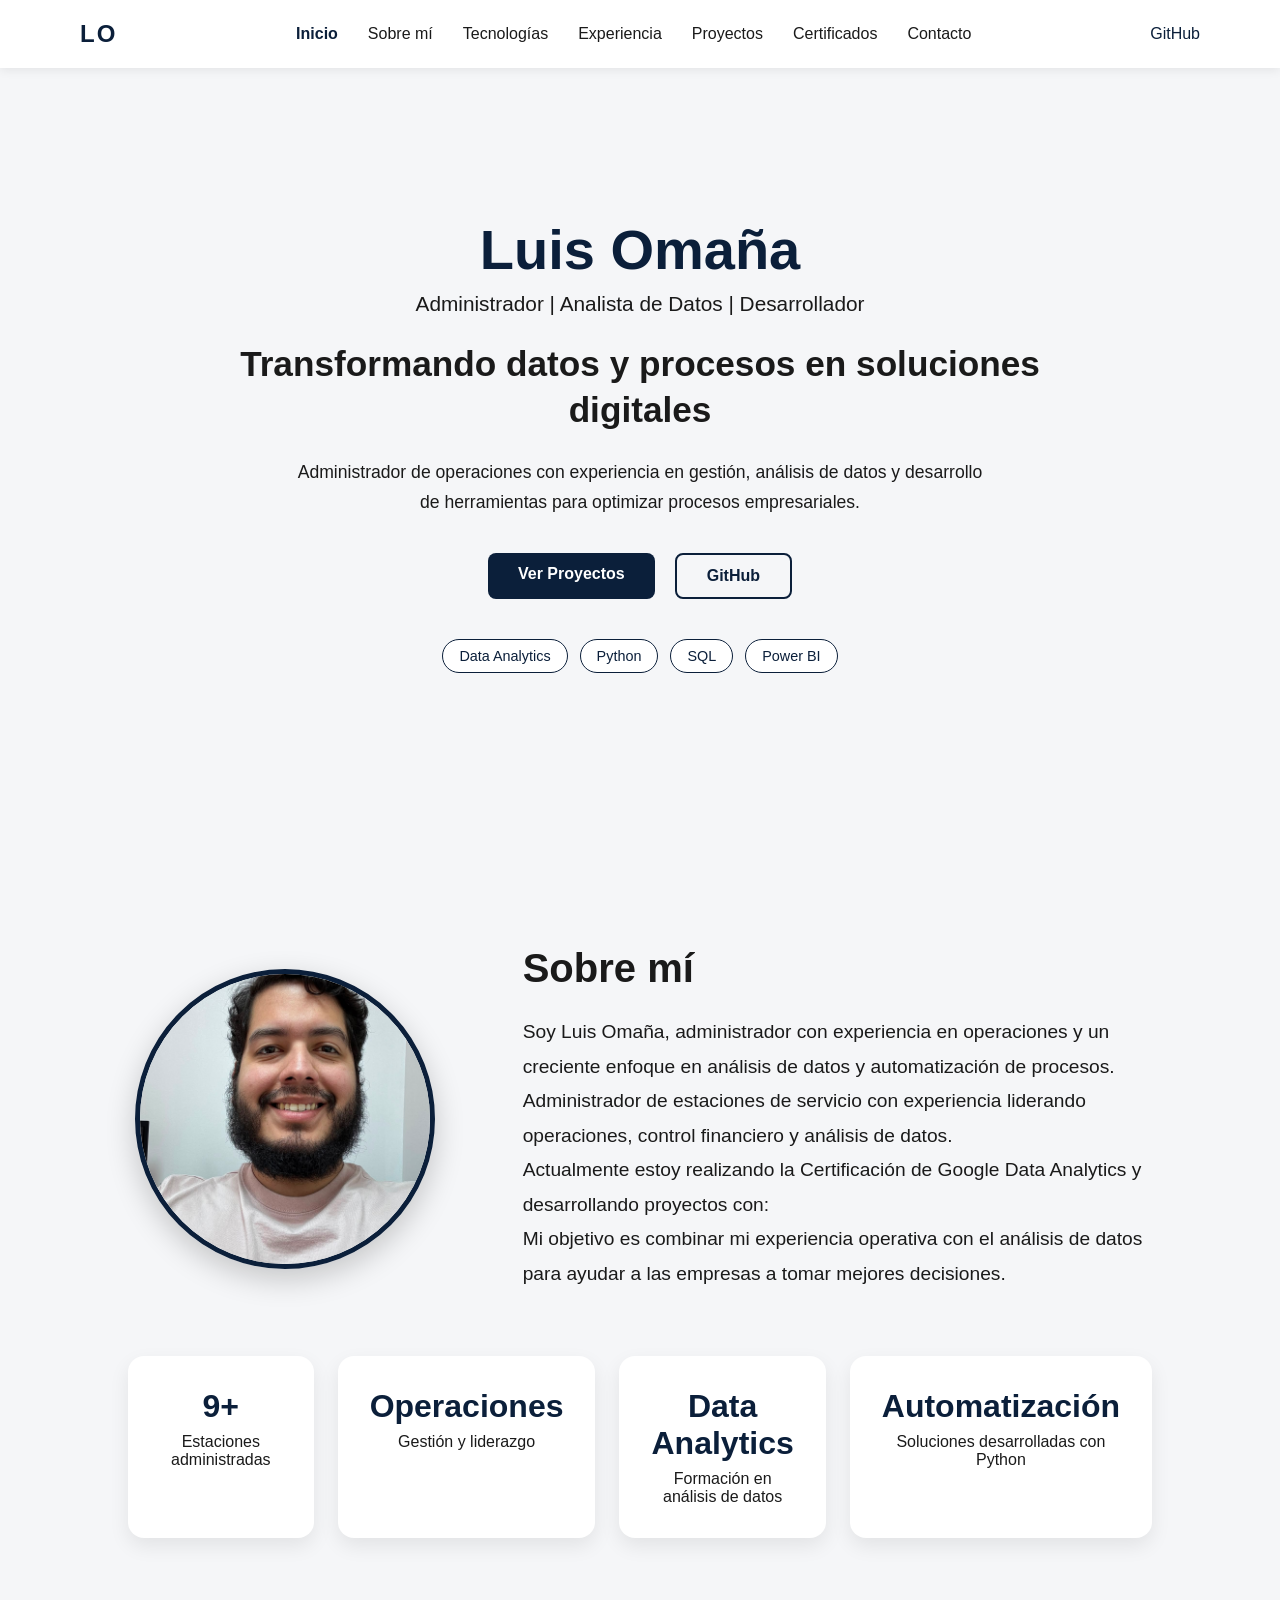
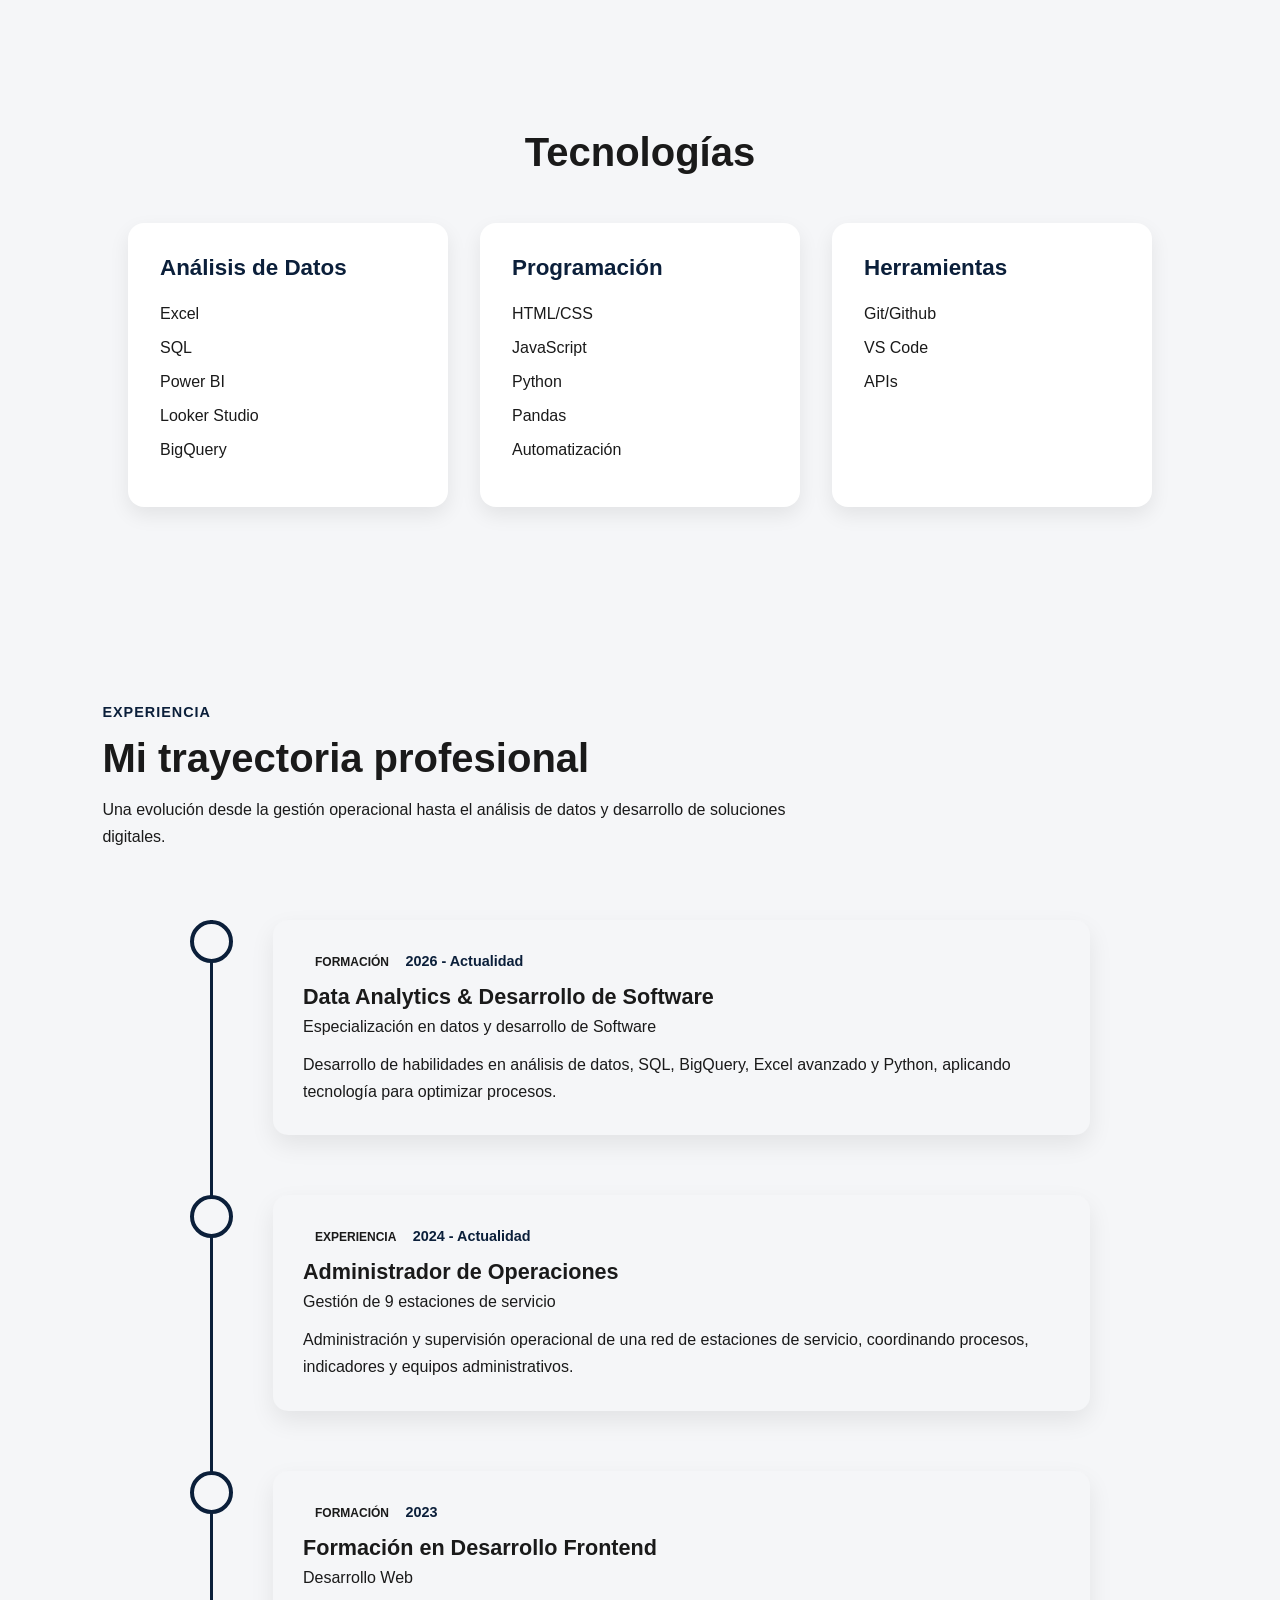
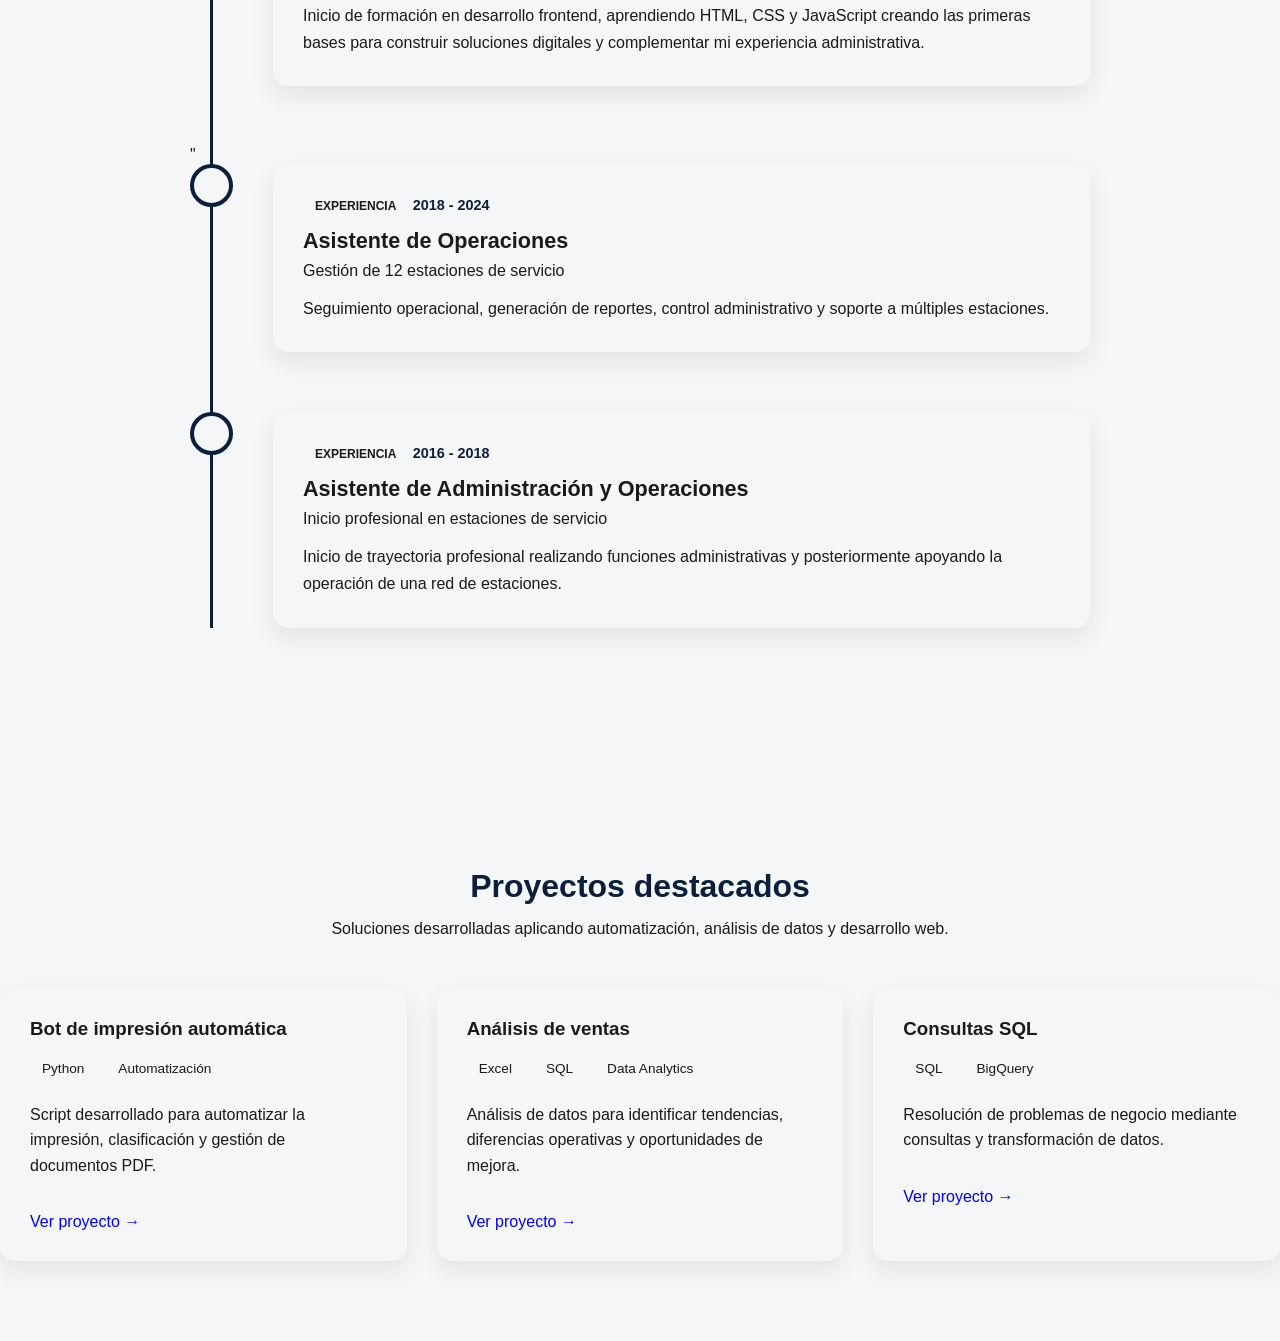
==== commit 73a56c70: "proyectos en preparación" ====
--- a/index.html
+++ b/index.html
@@ -17,6 +17,7 @@
     <link rel="stylesheet" href="assets/css/animation.css">
     <link rel="stylesheet" href="assets/css/technologies.css">
     <link rel="stylesheet" href="assets/css/experience.css">
+    <link rel="stylesheet" href="assets/css/projects.css">
 </head>
 <body>
     <header>
@@ -211,6 +212,7 @@
                     </span>
                     <span class="timeline-date">
                         2023
+                    </span>
                     <h3>
                         Formación en Desarrollo Frontend
                     </h3>
@@ -273,7 +275,61 @@
             </div>
         </section>
         <section id="proyectos">
-            <!--Proyectos destacados-->
+            <div class="section-title">
+                <h2>Proyectos destacados</h2>
+                <p>
+                    Soluciones desarrolladas aplicando automatización,
+                    análisis de datos y desarrollo web.
+                </p>
+            </div>
+            <div class="projects-container">
+                <!-- Proyecto 1 -->
+                <article class="project-card">
+                    <h3>Bot de impresión automática</h3>
+                    <div class="project-tags">
+                        <span>Python</span>
+                        <span>Automatización</span>
+                    </div>
+                    <p>
+                        Script desarrollado para automatizar la impresión,
+                        clasificación y gestión de documentos PDF.
+                    </p>
+                    <a href="projects/bot-impresion.html">
+                        Ver proyecto →
+                    </a>
+                </article>
+                <!-- Proyecto 2 -->
+                <article class="project-card">
+                    <h3>Análisis de ventas</h3>               
+                    <div class="project-tags">
+                        <span>Excel</span>
+                        <span>SQL</span>
+                        <span>Data Analytics</span>
+                    </div>                
+                    <p>
+                        Análisis de datos para identificar tendencias,
+                        diferencias operativas y oportunidades de mejora.
+                    </p>                
+                    <a href="projects/analisis-ventas.html">
+                        Ver proyecto →
+                    </a>                
+                </article>            
+                <!-- Proyecto 3 -->
+                <article class="project-card">                
+                    <h3>Consultas SQL</h3>                
+                    <div class="project-tags">
+                        <span>SQL</span>
+                        <span>BigQuery</span>
+                    </div>                
+                    <p>
+                        Resolución de problemas de negocio mediante
+                        consultas y transformación de datos.
+                    </p>                
+                    <a href="projects/sql-project.html">
+                        Ver proyecto →
+                    </a>               
+                </article>                      
+            </div>        
         </section>
         <section id="certificados">
             <!--Cursos y certificados-->
--- a/assets/css/variables.css
+++ b/assets/css/variables.css
@@ -3,6 +3,7 @@
     --color-background: #F5F6F8;
     --color-text: #1A1A1A;
     --color-white: #FFFFFF;
+    --background-card: #FFFFFF;
 }
 
 html{
--- a/assets/css/projects.css
+++ b/assets/css/projects.css
@@ -0,0 +1,72 @@
+#proyectos{
+    padding: 80px 0;
+}
+
+.section-title{
+    text-align: center;
+    margin-bottom: 50px;
+}
+
+.section-title h2{
+    font-size: 2rem;
+    color: var(--color-primary);
+    margin-bottom: 15px;
+}
+
+.section-title p{
+    max-width: 650px;
+    margin: 0 auto;
+}
+
+.projects-container{
+    display: grid;
+    grid-template-columns: repeat(3, 1fr);
+    gap: 30px;
+}
+
+.project-card{
+    background-color: var(--color-background);
+    padding: 30px;
+    border-radius: 15px;
+    box-shadow: 0 10px 25px rgba(0, 0, 0, .08);
+    transition: transform 0.3s ease;
+}
+
+.project-card:hover{
+    transform: translateY(-8px);
+}
+
+.project-card h3{
+    margin-bottom: 15px;
+}
+
+.project-card p{
+    margin: 20px 0;
+    line-height: 1.6;
+}
+
+.project-tags{
+    display: flex;
+    flex-wrap: wrap;
+    gap: 10px;
+}
+
+
+.project-tags span{
+    padding: 6px 12px;
+    border-radius: 20px;
+    font-size: 0.85rem;
+}
+
+.project-card a{
+    display: inline-block;
+    margin-top: 15px;
+    text-decoration: none;
+}
+
+/*responsive*/
+@media (max-width: 900px) {
+    .projects-container {
+        grid-template-columns: 1fr;
+    }
+}
